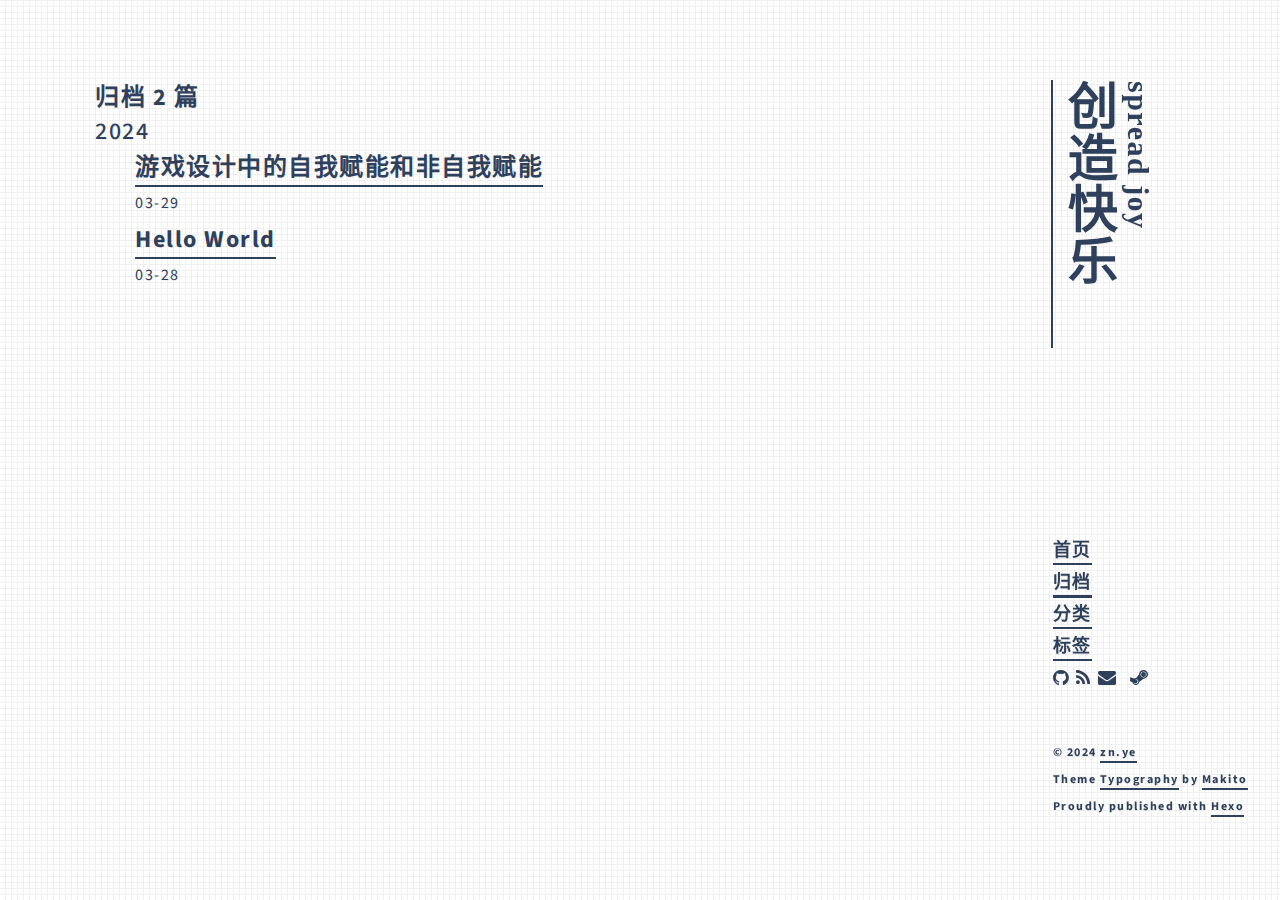
==== archives/index.html @ 5f2890e3 "Site updated: 2024-04-01 11:15:53" ====
<!DOCTYPE html><html lang="zh-CN"><head><!-- Google tag (gtag.js) --><script async src="https://www.googletagmanager.com/gtag/js?id=G-RT5W3D1YTZ"></script><script>window.dataLayer = window.dataLayer || [];
function gtag(){dataLayer.push(arguments);}
gtag('js', new Date());
gtag('config', 'G-RT5W3D1YTZ');

</script><meta charset="utf-8"><meta name="X-UA-Compatible" content="IE=edge"><meta name="author"><title>归档 · 白露葱的游戏厅</title><meta name="description" content="归档 - 白露葱的游戏厅"><meta name="keywords" content="coding"><meta content="width=device-width, initial-scale=1.0, maximum-scale=1.0, user-scalable=0" name="viewport"><meta content="yes" name="apple-mobile-web-app-capable"><meta content="black" name="apple-mobile-web-app-status-bar-style"><meta content="telephone=no" name="format-detection"><meta name="renderer" content="webkit"><link rel="short icon" href="/images/favicon.png" type="image/x-icon"><link rel="stylesheet" href="/css/bootstrap.min.css"><link rel="stylesheet" href="/css/prism.css"><link rel="stylesheet" href="/css/font-awesome.min.css"><link rel="stylesheet" href="/css/style.css"><link rel="alternate" type="application/atom+xml" title="ATOM 1.0" href="/atom.xml"><meta name="generator" content="Hexo 6.3.0"><link rel="stylesheet" href="/css/prism.css" type="text/css">
<link rel="stylesheet" href="/css/prism-line-numbers.css" type="text/css"></head><body><div class="container" id="stage"><div class="row"><div class="col-sm-3 col-xs-12 side-container invisible" id="side-bar"><div class="vertical-text site-title"><h3 class="site-title-small" tabindex="-1"><a class="a-title" href="/">spread joy</a></h3><h1 class="site-title-large" tabindex="-1"><a class="a-title" href="/">创造快乐</a></h1><!--h6(onclick="triggerSiteNav()") Trigger--></div><br class="visible-lg visible-md visible-sm"><div class="site-title-links" id="site-nav"><ul><li><a href="/">首页</a></li><li><a class="current" href="/archives">归档</a></li><li><a href="/categories">分类</a></li><li><a href="/tags">标签</a></li><li class="soc"><a href="https://github.com/L1nklink" target="_blank" rel="noopener noreferrer" aria-label="Github"><i class="fa fa-github">&nbsp;</i></a><a href="https://L1nklink.github.io/atom.xml" target="_blank" rel="noopener noreferrer" aria-label="RSS"><i class="fa fa-rss">&nbsp;</i></a><a href="mailto:znye1996@gmail.com" target="_blank" rel="noopener noreferrer" aria-label="EMAIL"><i class="fa fa-envelope">&nbsp;</i></a><a href="https://space.bilibili.com/4737432" target="_blank" rel="noopener noreferrer" aria-label="Bilibili"><i class="fa fa-bilibili">&nbsp;</i></a><a href="https://steamcommunity.com/id/KuriyamaMira1/" target="_blank" rel="noopener noreferrer" aria-label="Steam"><i class="fa fa-steam">&nbsp;</i></a></li></ul><div class="visible-lg visible-md visible-sm site-nav-footer"><br class="site-nav-footer-br"><footer><p>&copy;&nbsp;2024&nbsp;<a target="_blank" href="https://L1nklink.github.io" rel="noopener noreferrer">zn.ye</a></p><p>Theme&nbsp;<a target="_blank" href="https://github.com/SumiMakito/hexo-theme-typography" rel="noopener noreferrer">Typography</a>&nbsp;by&nbsp;<a target="_blank" href="https://www.keep.moe" rel="noopener noreferrer">Makito</a></p><p>Proudly published with&nbsp;<a target="_blank" href="https://hexo.io" rel="noopener noreferrer">Hexo</a></p></footer></div></div></div><div class="col-sm-9 col-xs-12 main-container invisible" id="main-container"><div class="autopagerize_page_element"><div class="content"><p class="post-title">归档 2 篇</p><div class="archive animated fadeInDown"><ul class="list-with-title"><li class="listing-title"><h4 class="ar-year">2024</h4><ul class="listing"><li class="listing-item"><div class="listing-post"><p class="post-title"><a href="/2024/03/29/%E6%B8%B8%E6%88%8F%E8%AE%BE%E8%AE%A1%E4%B8%AD%E7%9A%84%E8%87%AA%E6%88%91%E8%B5%8B%E8%83%BD%E5%92%8C%E9%9D%9E%E8%87%AA%E6%88%91%E8%B5%8B%E8%83%BD/" title="游戏设计中的自我赋能和非自我赋能">游戏设计中的自我赋能和非自我赋能</a></p><div class="post-time"><span class="ar-date">03-29</span></div></div></li><li class="listing-item"><div class="listing-post"><p class="post-title"><a href="/2024/03/28/hello-world/" title="Hello World">Hello World</a></p><div class="post-time"><span class="ar-date">03-28</span></div></div></li></ul></li></ul></div></div></div><div class="visible-xs site-bottom-footer"><footer><p>&copy;&nbsp;2024&nbsp;<a target="_blank" href="https://L1nklink.github.io" rel="noopener noreferrer">zn.ye</a></p><p>Theme&nbsp;<a target="_blank" href="https://github.com/SumiMakito/hexo-theme-typography" rel="noopener noreferrer">Typography</a>&nbsp;by&nbsp;<a target="_blank" href="https://www.keep.moe" rel="noopener noreferrer">Makito</a></p><p>Proudly published with&nbsp;<a target="_blank" href="https://hexo.io" rel="noopener noreferrer">Hexo</a></p></footer></div></div></div></div><script src="/js/jquery-3.1.0.min.js"></script><script src="/js/bootstrap.min.js"></script><script src="/js/jquery-migrate-1.2.1.min.js"></script><script src="/js/jquery.appear.js"></script><script src="/js/typography.js"></script></body></html>
---- css/prism.css ----
/**
 * prism.js default theme for JavaScript, CSS and HTML
 * Based on dabblet (http://dabblet.com)
 * @author Lea Verou
 */

code[class*="language-"],
pre[class*="language-"] {
	color: black;
	background: none;
	text-shadow: 0 1px white;
	font-family: Consolas, Monaco, 'Andale Mono', 'Ubuntu Mono', monospace;
	font-size: 1em;
	text-align: left;
	white-space: pre;
	word-spacing: normal;
	word-break: normal;
	word-wrap: normal;
	line-height: 1.5;

	-moz-tab-size: 4;
	-o-tab-size: 4;
	tab-size: 4;

	-webkit-hyphens: none;
	-moz-hyphens: none;
	-ms-hyphens: none;
	hyphens: none;
}

pre[class*="language-"]::-moz-selection, pre[class*="language-"] ::-moz-selection,
code[class*="language-"]::-moz-selection, code[class*="language-"] ::-moz-selection {
	text-shadow: none;
	background: #b3d4fc;
}

pre[class*="language-"]::selection, pre[class*="language-"] ::selection,
code[class*="language-"]::selection, code[class*="language-"] ::selection {
	text-shadow: none;
	background: #b3d4fc;
}

@media print {
	code[class*="language-"],
	pre[class*="language-"] {
		text-shadow: none;
	}
}

/* Code blocks */
pre[class*="language-"] {
	padding: 1em;
	margin: .5em 0;
	overflow: auto;
}

:not(pre) > code[class*="language-"],
pre[class*="language-"] {
	background: #f5f2f0;
}

/* Inline code */
:not(pre) > code[class*="language-"] {
	padding: .1em;
	border-radius: .3em;
	white-space: normal;
}

.token.comment,
.token.prolog,
.token.doctype,
.token.cdata {
	color: slategray;
}

.token.punctuation {
	color: #999;
}

.token.namespace {
	opacity: .7;
}

.token.property,
.token.tag,
.token.boolean,
.token.number,
.token.constant,
.token.symbol,
.token.deleted {
	color: #905;
}

.token.selector,
.token.attr-name,
.token.string,
.token.char,
.token.builtin,
.token.inserted {
	color: #690;
}

.token.operator,
.token.entity,
.token.url,
.language-css .token.string,
.style .token.string {
	color: #9a6e3a;
	/* This background color was intended by the author of this theme. */
	background: hsla(0, 0%, 100%, .5);
}

.token.atrule,
.token.attr-value,
.token.keyword {
	color: #07a;
}

.token.function,
.token.class-name {
	color: #DD4A68;
}

.token.regex,
.token.important,
.token.variable {
	color: #e90;
}

.token.important,
.token.bold {
	font-weight: bold;
}
.token.italic {
	font-style: italic;
}

.token.entity {
	cursor: help;
}
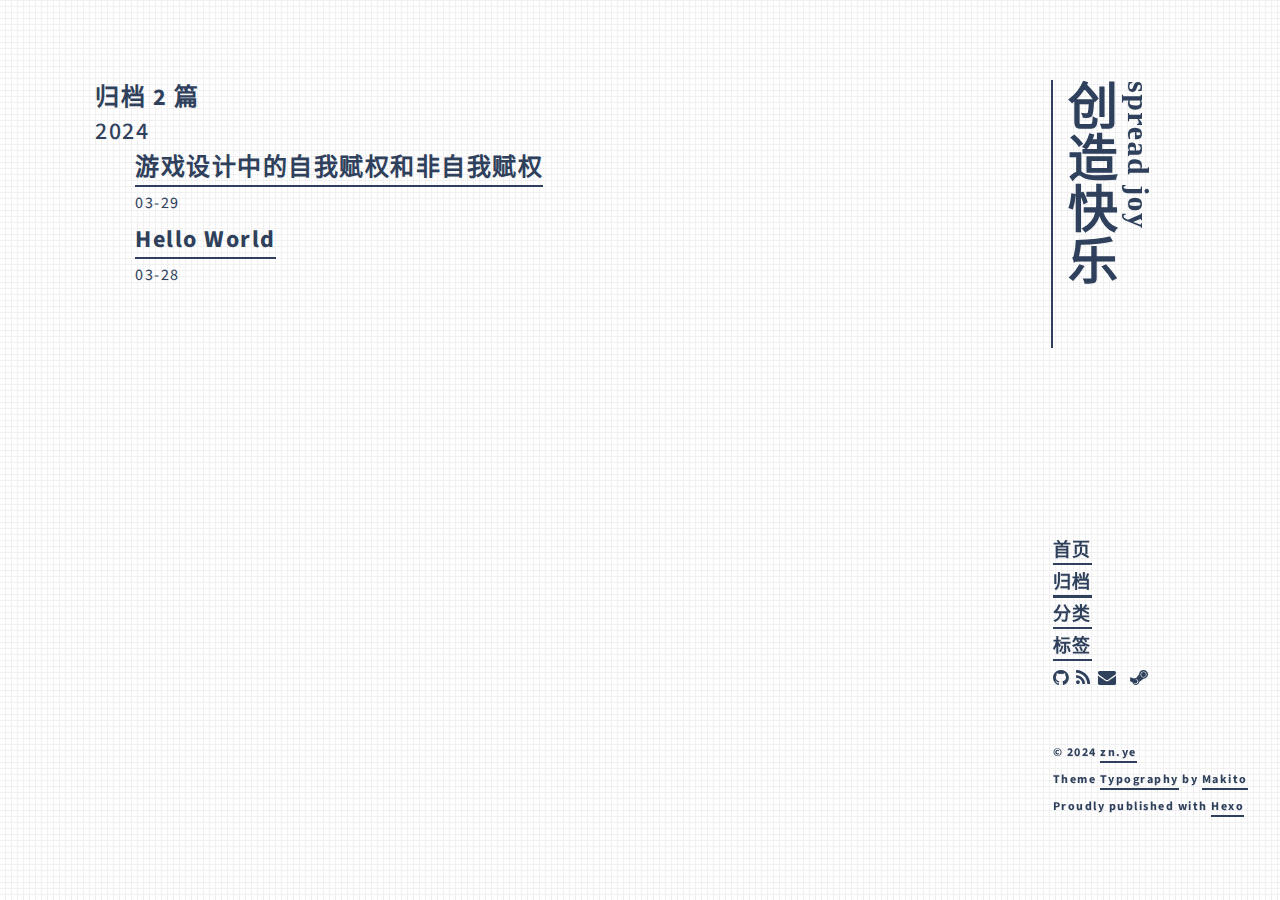
==== commit 06cf0b6f: "Site updated: 2024-04-01 11:53:14" ====
--- a/archives/index.html
+++ b/archives/index.html
@@ -4,4 +4,4 @@
 gtag('config', 'G-RT5W3D1YTZ');
 
 </script><meta charset="utf-8"><meta name="X-UA-Compatible" content="IE=edge"><meta name="author"><title>归档 · 白露葱的游戏厅</title><meta name="description" content="归档 - 白露葱的游戏厅"><meta name="keywords" content="coding"><meta content="width=device-width, initial-scale=1.0, maximum-scale=1.0, user-scalable=0" name="viewport"><meta content="yes" name="apple-mobile-web-app-capable"><meta content="black" name="apple-mobile-web-app-status-bar-style"><meta content="telephone=no" name="format-detection"><meta name="renderer" content="webkit"><link rel="short icon" href="/images/favicon.png" type="image/x-icon"><link rel="stylesheet" href="/css/bootstrap.min.css"><link rel="stylesheet" href="/css/prism.css"><link rel="stylesheet" href="/css/font-awesome.min.css"><link rel="stylesheet" href="/css/style.css"><link rel="alternate" type="application/atom+xml" title="ATOM 1.0" href="/atom.xml"><meta name="generator" content="Hexo 6.3.0"><link rel="stylesheet" href="/css/prism.css" type="text/css">
-<link rel="stylesheet" href="/css/prism-line-numbers.css" type="text/css"></head><body><div class="container" id="stage"><div class="row"><div class="col-sm-3 col-xs-12 side-container invisible" id="side-bar"><div class="vertical-text site-title"><h3 class="site-title-small" tabindex="-1"><a class="a-title" href="/">spread joy</a></h3><h1 class="site-title-large" tabindex="-1"><a class="a-title" href="/">创造快乐</a></h1><!--h6(onclick="triggerSiteNav()") Trigger--></div><br class="visible-lg visible-md visible-sm"><div class="site-title-links" id="site-nav"><ul><li><a href="/">首页</a></li><li><a class="current" href="/archives">归档</a></li><li><a href="/categories">分类</a></li><li><a href="/tags">标签</a></li><li class="soc"><a href="https://github.com/L1nklink" target="_blank" rel="noopener noreferrer" aria-label="Github"><i class="fa fa-github">&nbsp;</i></a><a href="https://L1nklink.github.io/atom.xml" target="_blank" rel="noopener noreferrer" aria-label="RSS"><i class="fa fa-rss">&nbsp;</i></a><a href="mailto:znye1996@gmail.com" target="_blank" rel="noopener noreferrer" aria-label="EMAIL"><i class="fa fa-envelope">&nbsp;</i></a><a href="https://space.bilibili.com/4737432" target="_blank" rel="noopener noreferrer" aria-label="Bilibili"><i class="fa fa-bilibili">&nbsp;</i></a><a href="https://steamcommunity.com/id/KuriyamaMira1/" target="_blank" rel="noopener noreferrer" aria-label="Steam"><i class="fa fa-steam">&nbsp;</i></a></li></ul><div class="visible-lg visible-md visible-sm site-nav-footer"><br class="site-nav-footer-br"><footer><p>&copy;&nbsp;2024&nbsp;<a target="_blank" href="https://L1nklink.github.io" rel="noopener noreferrer">zn.ye</a></p><p>Theme&nbsp;<a target="_blank" href="https://github.com/SumiMakito/hexo-theme-typography" rel="noopener noreferrer">Typography</a>&nbsp;by&nbsp;<a target="_blank" href="https://www.keep.moe" rel="noopener noreferrer">Makito</a></p><p>Proudly published with&nbsp;<a target="_blank" href="https://hexo.io" rel="noopener noreferrer">Hexo</a></p></footer></div></div></div><div class="col-sm-9 col-xs-12 main-container invisible" id="main-container"><div class="autopagerize_page_element"><div class="content"><p class="post-title">归档 2 篇</p><div class="archive animated fadeInDown"><ul class="list-with-title"><li class="listing-title"><h4 class="ar-year">2024</h4><ul class="listing"><li class="listing-item"><div class="listing-post"><p class="post-title"><a href="/2024/03/29/%E6%B8%B8%E6%88%8F%E8%AE%BE%E8%AE%A1%E4%B8%AD%E7%9A%84%E8%87%AA%E6%88%91%E8%B5%8B%E8%83%BD%E5%92%8C%E9%9D%9E%E8%87%AA%E6%88%91%E8%B5%8B%E8%83%BD/" title="游戏设计中的自我赋能和非自我赋能">游戏设计中的自我赋能和非自我赋能</a></p><div class="post-time"><span class="ar-date">03-29</span></div></div></li><li class="listing-item"><div class="listing-post"><p class="post-title"><a href="/2024/03/28/hello-world/" title="Hello World">Hello World</a></p><div class="post-time"><span class="ar-date">03-28</span></div></div></li></ul></li></ul></div></div></div><div class="visible-xs site-bottom-footer"><footer><p>&copy;&nbsp;2024&nbsp;<a target="_blank" href="https://L1nklink.github.io" rel="noopener noreferrer">zn.ye</a></p><p>Theme&nbsp;<a target="_blank" href="https://github.com/SumiMakito/hexo-theme-typography" rel="noopener noreferrer">Typography</a>&nbsp;by&nbsp;<a target="_blank" href="https://www.keep.moe" rel="noopener noreferrer">Makito</a></p><p>Proudly published with&nbsp;<a target="_blank" href="https://hexo.io" rel="noopener noreferrer">Hexo</a></p></footer></div></div></div></div><script src="/js/jquery-3.1.0.min.js"></script><script src="/js/bootstrap.min.js"></script><script src="/js/jquery-migrate-1.2.1.min.js"></script><script src="/js/jquery.appear.js"></script><script src="/js/typography.js"></script></body></html>+<link rel="stylesheet" href="/css/prism-line-numbers.css" type="text/css"></head><body><div class="container" id="stage"><div class="row"><div class="col-sm-3 col-xs-12 side-container invisible" id="side-bar"><div class="vertical-text site-title"><h3 class="site-title-small" tabindex="-1"><a class="a-title" href="/">spread joy</a></h3><h1 class="site-title-large" tabindex="-1"><a class="a-title" href="/">创造快乐</a></h1><!--h6(onclick="triggerSiteNav()") Trigger--></div><br class="visible-lg visible-md visible-sm"><div class="site-title-links" id="site-nav"><ul><li><a href="/">首页</a></li><li><a class="current" href="/archives">归档</a></li><li><a href="/categories">分类</a></li><li><a href="/tags">标签</a></li><li class="soc"><a href="https://github.com/L1nklink" target="_blank" rel="noopener noreferrer" aria-label="Github"><i class="fa fa-github">&nbsp;</i></a><a href="https://L1nklink.github.io/atom.xml" target="_blank" rel="noopener noreferrer" aria-label="RSS"><i class="fa fa-rss">&nbsp;</i></a><a href="mailto:znye1996@gmail.com" target="_blank" rel="noopener noreferrer" aria-label="EMAIL"><i class="fa fa-envelope">&nbsp;</i></a><a href="https://space.bilibili.com/4737432" target="_blank" rel="noopener noreferrer" aria-label="Bilibili"><i class="fa fa-bilibili">&nbsp;</i></a><a href="https://steamcommunity.com/id/KuriyamaMira1/" target="_blank" rel="noopener noreferrer" aria-label="Steam"><i class="fa fa-steam">&nbsp;</i></a></li></ul><div class="visible-lg visible-md visible-sm site-nav-footer"><br class="site-nav-footer-br"><footer><p>&copy;&nbsp;2024&nbsp;<a target="_blank" href="https://L1nklink.github.io" rel="noopener noreferrer">zn.ye</a></p><p>Theme&nbsp;<a target="_blank" href="https://github.com/SumiMakito/hexo-theme-typography" rel="noopener noreferrer">Typography</a>&nbsp;by&nbsp;<a target="_blank" href="https://www.keep.moe" rel="noopener noreferrer">Makito</a></p><p>Proudly published with&nbsp;<a target="_blank" href="https://hexo.io" rel="noopener noreferrer">Hexo</a></p></footer></div></div></div><div class="col-sm-9 col-xs-12 main-container invisible" id="main-container"><div class="autopagerize_page_element"><div class="content"><p class="post-title">归档 2 篇</p><div class="archive animated fadeInDown"><ul class="list-with-title"><li class="listing-title"><h4 class="ar-year">2024</h4><ul class="listing"><li class="listing-item"><div class="listing-post"><p class="post-title"><a href="/2024/03/29/%E6%B8%B8%E6%88%8F%E8%AE%BE%E8%AE%A1%E4%B8%AD%E7%9A%84%E8%87%AA%E6%88%91%E8%B5%8B%E8%83%BD%E5%92%8C%E9%9D%9E%E8%87%AA%E6%88%91%E8%B5%8B%E8%83%BD/" title="游戏设计中的自我赋权和非自我赋权">游戏设计中的自我赋权和非自我赋权</a></p><div class="post-time"><span class="ar-date">03-29</span></div></div></li><li class="listing-item"><div class="listing-post"><p class="post-title"><a href="/2024/03/28/hello-world/" title="Hello World">Hello World</a></p><div class="post-time"><span class="ar-date">03-28</span></div></div></li></ul></li></ul></div></div></div><div class="visible-xs site-bottom-footer"><footer><p>&copy;&nbsp;2024&nbsp;<a target="_blank" href="https://L1nklink.github.io" rel="noopener noreferrer">zn.ye</a></p><p>Theme&nbsp;<a target="_blank" href="https://github.com/SumiMakito/hexo-theme-typography" rel="noopener noreferrer">Typography</a>&nbsp;by&nbsp;<a target="_blank" href="https://www.keep.moe" rel="noopener noreferrer">Makito</a></p><p>Proudly published with&nbsp;<a target="_blank" href="https://hexo.io" rel="noopener noreferrer">Hexo</a></p></footer></div></div></div></div><script src="/js/jquery-3.1.0.min.js"></script><script src="/js/bootstrap.min.js"></script><script src="/js/jquery-migrate-1.2.1.min.js"></script><script src="/js/jquery.appear.js"></script><script src="/js/typography.js"></script></body></html>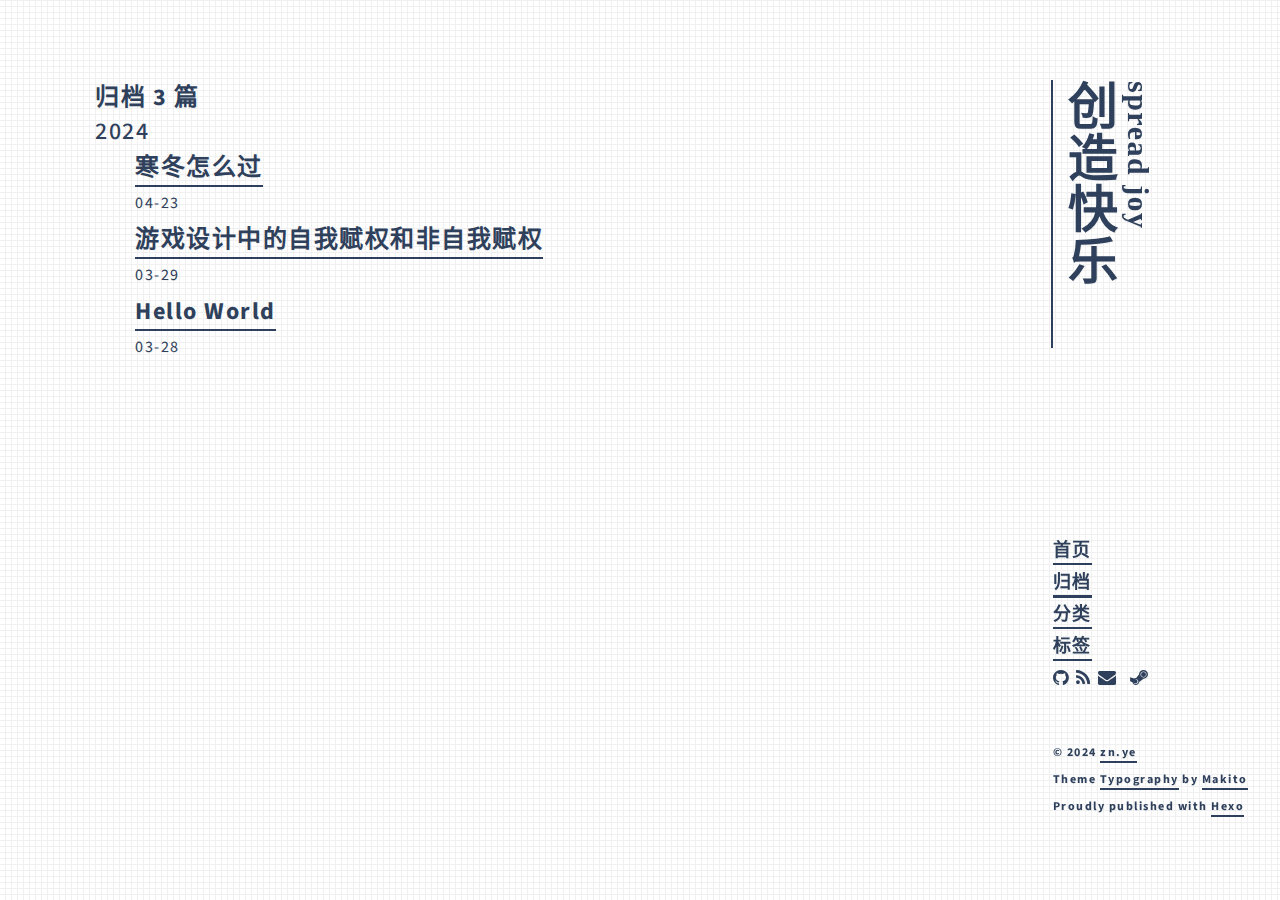
==== commit e8b993ab: "Site updated: 2024-04-23 17:39:20" ====
--- a/archives/index.html
+++ b/archives/index.html
@@ -4,4 +4,4 @@
 gtag('config', 'G-RT5W3D1YTZ');
 
 </script><meta charset="utf-8"><meta name="X-UA-Compatible" content="IE=edge"><meta name="author"><title>归档 · 白露葱的游戏厅</title><meta name="description" content="归档 - 白露葱的游戏厅"><meta name="keywords" content="coding"><meta content="width=device-width, initial-scale=1.0, maximum-scale=1.0, user-scalable=0" name="viewport"><meta content="yes" name="apple-mobile-web-app-capable"><meta content="black" name="apple-mobile-web-app-status-bar-style"><meta content="telephone=no" name="format-detection"><meta name="renderer" content="webkit"><link rel="short icon" href="/images/favicon.png" type="image/x-icon"><link rel="stylesheet" href="/css/bootstrap.min.css"><link rel="stylesheet" href="/css/prism.css"><link rel="stylesheet" href="/css/font-awesome.min.css"><link rel="stylesheet" href="/css/style.css"><link rel="alternate" type="application/atom+xml" title="ATOM 1.0" href="/atom.xml"><meta name="generator" content="Hexo 6.3.0"><link rel="stylesheet" href="/css/prism.css" type="text/css">
-<link rel="stylesheet" href="/css/prism-line-numbers.css" type="text/css"></head><body><div class="container" id="stage"><div class="row"><div class="col-sm-3 col-xs-12 side-container invisible" id="side-bar"><div class="vertical-text site-title"><h3 class="site-title-small" tabindex="-1"><a class="a-title" href="/">spread joy</a></h3><h1 class="site-title-large" tabindex="-1"><a class="a-title" href="/">创造快乐</a></h1><!--h6(onclick="triggerSiteNav()") Trigger--></div><br class="visible-lg visible-md visible-sm"><div class="site-title-links" id="site-nav"><ul><li><a href="/">首页</a></li><li><a class="current" href="/archives">归档</a></li><li><a href="/categories">分类</a></li><li><a href="/tags">标签</a></li><li class="soc"><a href="https://github.com/L1nklink" target="_blank" rel="noopener noreferrer" aria-label="Github"><i class="fa fa-github">&nbsp;</i></a><a href="https://L1nklink.github.io/atom.xml" target="_blank" rel="noopener noreferrer" aria-label="RSS"><i class="fa fa-rss">&nbsp;</i></a><a href="mailto:znye1996@gmail.com" target="_blank" rel="noopener noreferrer" aria-label="EMAIL"><i class="fa fa-envelope">&nbsp;</i></a><a href="https://space.bilibili.com/4737432" target="_blank" rel="noopener noreferrer" aria-label="Bilibili"><i class="fa fa-bilibili">&nbsp;</i></a><a href="https://steamcommunity.com/id/KuriyamaMira1/" target="_blank" rel="noopener noreferrer" aria-label="Steam"><i class="fa fa-steam">&nbsp;</i></a></li></ul><div class="visible-lg visible-md visible-sm site-nav-footer"><br class="site-nav-footer-br"><footer><p>&copy;&nbsp;2024&nbsp;<a target="_blank" href="https://L1nklink.github.io" rel="noopener noreferrer">zn.ye</a></p><p>Theme&nbsp;<a target="_blank" href="https://github.com/SumiMakito/hexo-theme-typography" rel="noopener noreferrer">Typography</a>&nbsp;by&nbsp;<a target="_blank" href="https://www.keep.moe" rel="noopener noreferrer">Makito</a></p><p>Proudly published with&nbsp;<a target="_blank" href="https://hexo.io" rel="noopener noreferrer">Hexo</a></p></footer></div></div></div><div class="col-sm-9 col-xs-12 main-container invisible" id="main-container"><div class="autopagerize_page_element"><div class="content"><p class="post-title">归档 2 篇</p><div class="archive animated fadeInDown"><ul class="list-with-title"><li class="listing-title"><h4 class="ar-year">2024</h4><ul class="listing"><li class="listing-item"><div class="listing-post"><p class="post-title"><a href="/2024/03/29/%E6%B8%B8%E6%88%8F%E8%AE%BE%E8%AE%A1%E4%B8%AD%E7%9A%84%E8%87%AA%E6%88%91%E8%B5%8B%E8%83%BD%E5%92%8C%E9%9D%9E%E8%87%AA%E6%88%91%E8%B5%8B%E8%83%BD/" title="游戏设计中的自我赋权和非自我赋权">游戏设计中的自我赋权和非自我赋权</a></p><div class="post-time"><span class="ar-date">03-29</span></div></div></li><li class="listing-item"><div class="listing-post"><p class="post-title"><a href="/2024/03/28/hello-world/" title="Hello World">Hello World</a></p><div class="post-time"><span class="ar-date">03-28</span></div></div></li></ul></li></ul></div></div></div><div class="visible-xs site-bottom-footer"><footer><p>&copy;&nbsp;2024&nbsp;<a target="_blank" href="https://L1nklink.github.io" rel="noopener noreferrer">zn.ye</a></p><p>Theme&nbsp;<a target="_blank" href="https://github.com/SumiMakito/hexo-theme-typography" rel="noopener noreferrer">Typography</a>&nbsp;by&nbsp;<a target="_blank" href="https://www.keep.moe" rel="noopener noreferrer">Makito</a></p><p>Proudly published with&nbsp;<a target="_blank" href="https://hexo.io" rel="noopener noreferrer">Hexo</a></p></footer></div></div></div></div><script src="/js/jquery-3.1.0.min.js"></script><script src="/js/bootstrap.min.js"></script><script src="/js/jquery-migrate-1.2.1.min.js"></script><script src="/js/jquery.appear.js"></script><script src="/js/typography.js"></script></body></html>+<link rel="stylesheet" href="/css/prism-line-numbers.css" type="text/css"></head><body><div class="container" id="stage"><div class="row"><div class="col-sm-3 col-xs-12 side-container invisible" id="side-bar"><div class="vertical-text site-title"><h3 class="site-title-small" tabindex="-1"><a class="a-title" href="/">spread joy</a></h3><h1 class="site-title-large" tabindex="-1"><a class="a-title" href="/">创造快乐</a></h1><!--h6(onclick="triggerSiteNav()") Trigger--></div><br class="visible-lg visible-md visible-sm"><div class="site-title-links" id="site-nav"><ul><li><a href="/">首页</a></li><li><a class="current" href="/archives">归档</a></li><li><a href="/categories">分类</a></li><li><a href="/tags">标签</a></li><li class="soc"><a href="https://github.com/L1nklink" target="_blank" rel="noopener noreferrer" aria-label="Github"><i class="fa fa-github">&nbsp;</i></a><a href="https://L1nklink.github.io/atom.xml" target="_blank" rel="noopener noreferrer" aria-label="RSS"><i class="fa fa-rss">&nbsp;</i></a><a href="mailto:znye1996@gmail.com" target="_blank" rel="noopener noreferrer" aria-label="EMAIL"><i class="fa fa-envelope">&nbsp;</i></a><a href="https://space.bilibili.com/4737432" target="_blank" rel="noopener noreferrer" aria-label="Bilibili"><i class="fa fa-bilibili">&nbsp;</i></a><a href="https://steamcommunity.com/id/KuriyamaMira1/" target="_blank" rel="noopener noreferrer" aria-label="Steam"><i class="fa fa-steam">&nbsp;</i></a></li></ul><div class="visible-lg visible-md visible-sm site-nav-footer"><br class="site-nav-footer-br"><footer><p>&copy;&nbsp;2024&nbsp;<a target="_blank" href="https://L1nklink.github.io" rel="noopener noreferrer">zn.ye</a></p><p>Theme&nbsp;<a target="_blank" href="https://github.com/SumiMakito/hexo-theme-typography" rel="noopener noreferrer">Typography</a>&nbsp;by&nbsp;<a target="_blank" href="https://www.keep.moe" rel="noopener noreferrer">Makito</a></p><p>Proudly published with&nbsp;<a target="_blank" href="https://hexo.io" rel="noopener noreferrer">Hexo</a></p></footer></div></div></div><div class="col-sm-9 col-xs-12 main-container invisible" id="main-container"><div class="autopagerize_page_element"><div class="content"><p class="post-title">归档 3 篇</p><div class="archive animated fadeInDown"><ul class="list-with-title"><li class="listing-title"><h4 class="ar-year">2024</h4><ul class="listing"><li class="listing-item"><div class="listing-post"><p class="post-title"><a href="/2024/04/23/%E5%AF%92%E5%86%AC%E6%80%8E%E4%B9%88%E8%BF%87/" title="寒冬怎么过">寒冬怎么过</a></p><div class="post-time"><span class="ar-date">04-23</span></div></div></li><li class="listing-item"><div class="listing-post"><p class="post-title"><a href="/2024/03/29/%E6%B8%B8%E6%88%8F%E8%AE%BE%E8%AE%A1%E4%B8%AD%E7%9A%84%E8%87%AA%E6%88%91%E8%B5%8B%E8%83%BD%E5%92%8C%E9%9D%9E%E8%87%AA%E6%88%91%E8%B5%8B%E8%83%BD/" title="游戏设计中的自我赋权和非自我赋权">游戏设计中的自我赋权和非自我赋权</a></p><div class="post-time"><span class="ar-date">03-29</span></div></div></li><li class="listing-item"><div class="listing-post"><p class="post-title"><a href="/2024/03/28/hello-world/" title="Hello World">Hello World</a></p><div class="post-time"><span class="ar-date">03-28</span></div></div></li></ul></li></ul></div></div></div><div class="visible-xs site-bottom-footer"><footer><p>&copy;&nbsp;2024&nbsp;<a target="_blank" href="https://L1nklink.github.io" rel="noopener noreferrer">zn.ye</a></p><p>Theme&nbsp;<a target="_blank" href="https://github.com/SumiMakito/hexo-theme-typography" rel="noopener noreferrer">Typography</a>&nbsp;by&nbsp;<a target="_blank" href="https://www.keep.moe" rel="noopener noreferrer">Makito</a></p><p>Proudly published with&nbsp;<a target="_blank" href="https://hexo.io" rel="noopener noreferrer">Hexo</a></p></footer></div></div></div></div><script src="/js/jquery-3.1.0.min.js"></script><script src="/js/bootstrap.min.js"></script><script src="/js/jquery-migrate-1.2.1.min.js"></script><script src="/js/jquery.appear.js"></script><script src="/js/typography.js"></script></body></html>